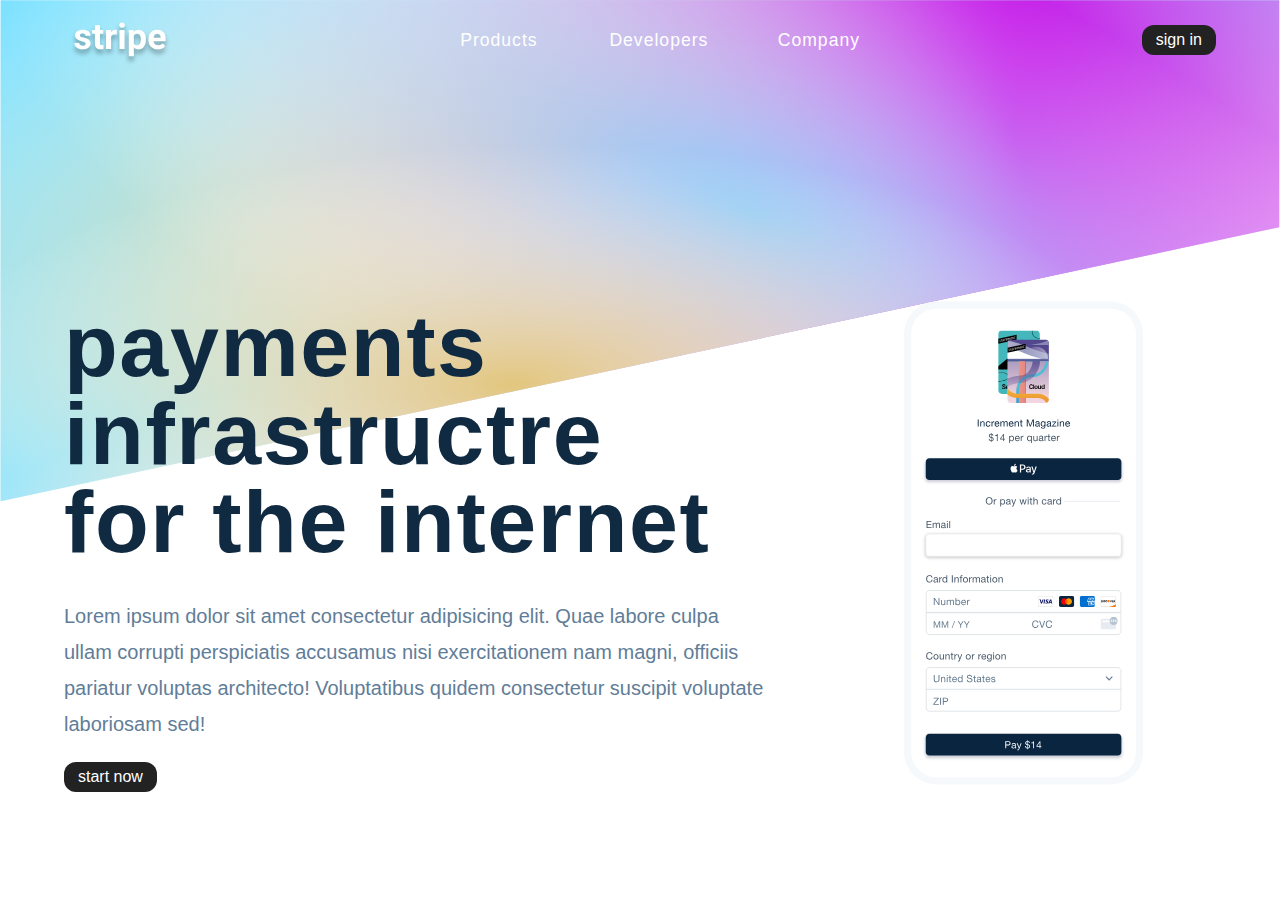
==== index.html @ 9e6da38a "submenu setup" ====
<!DOCTYPE html>
<html lang="en">
  <head>
    <meta charset="UTF-8" />
    <meta name="viewport" content="width=device-width, initial-scale=1.0" />
    <title>Stripe Setup</title>
    <!-- font-awesome -->
    <link
      rel="stylesheet"
      href="https://cdnjs.cloudflare.com/ajax/libs/font-awesome/5.14.0/css/all.min.css"
    />

    <!-- stylesheet -->
    <link rel="stylesheet" href="styles.css" />
  </head>
  <body>
    <!-- navbar -->
    <nav class="nav">
      <div class="nav-center">
        <div class="nav-header">
          <img src="./images/logo.svg" class="nav-logo" alt="logo" />
          <button class="btn toggle-btn">
            <i class="fas fa-bars"></i>
          </button>
        </div>
        <ul class="nav-links">
          <li>
            <button class="link-btn">products</button>
          </li>
          <li>
            <button class="link-btn">developers</button>
          </li>
          <li>
            <button class="link-btn">company</button>
          </li>
        </ul>
        <button class="btn signing-btn">sign in</button>
      </div>
    </nav>
    <!-- hero -->
    <section class="hero">
      <div class="hero-center">
        <article class="hero-info">
          <h1>payments infrastructre <br />for the internet</h1>
          <p>
            Lorem ipsum dolor sit amet consectetur adipisicing elit. Quae labore
            culpa ullam corrupti perspiciatis accusamus nisi exercitationem nam
            magni, officiis pariatur voluptas architecto! Voluptatibus quidem
            consectetur suscipit voluptate laboriosam sed!
          </p>
          <button class="btn">start now</button>
        </article>
        <article class="hero-images">
          <img src="./images/phone.svg" class="phone-img" alt="phone" />
        </article>
      </div>
    </section>
    <!-- sidebar -->
    <div class="sidebar-wrapper">
      <aside class="sidebar">
        <button class="close-btn">
          <i class="fas fa-times"></i>
        </button>
        <div class="sidebar-links"></div>
      </aside>
    </div>
    <!-- links -->
    <aside class="submenu"></aside>
    <script type="module" src="app.js"></script>
  </body>
</html>
---- styles.css ----
/*
=============== 
Variables
===============
*/

:root {
  /* dark shades of primary color*/
  --clr-primary-1: hsl(205, 86%, 17%);
  --clr-primary-2: hsl(205, 77%, 27%);
  --clr-primary-3: hsl(205, 72%, 37%);
  --clr-primary-4: hsl(205, 63%, 48%);
  /* primary/main color */
  --clr-primary-5: hsl(205, 78%, 60%);
  /* lighter shades of primary color */
  --clr-primary-6: hsl(205, 89%, 70%);
  --clr-primary-7: hsl(205, 90%, 76%);
  --clr-primary-8: hsl(205, 86%, 81%);
  --clr-primary-9: hsl(205, 90%, 88%);
  --clr-primary-10: hsl(205, 100%, 96%);
  /* darkest grey - used for headings */
  --clr-grey-1: hsl(209, 61%, 16%);
  --clr-grey-2: hsl(211, 39%, 23%);
  --clr-grey-3: hsl(209, 34%, 30%);
  --clr-grey-4: hsl(209, 28%, 39%);
  /* grey used for paragraphs */
  --clr-grey-5: hsl(210, 22%, 49%);
  --clr-grey-6: hsl(209, 23%, 60%);
  --clr-grey-7: hsl(211, 27%, 70%);
  --clr-grey-8: hsl(210, 31%, 80%);
  --clr-grey-9: hsl(212, 33%, 89%);
  --clr-grey-10: hsl(210, 36%, 96%);
  --clr-white: #fff;
  --clr-red-dark: hsl(360, 67%, 44%);
  --clr-red-light: hsl(360, 71%, 66%);
  --clr-green-dark: hsl(125, 67%, 44%);
  --clr-green-light: hsl(125, 71%, 66%);
  --clr-black: #222;

  --transition: all 0.3s linear;
  --spacing: 0.1rem;
  --radius: 0.75rem;
  --light-shadow: 0 5px 15px rgba(0, 0, 0, 0.1);
  --dark-shadow: 0 5px 15px rgba(0, 0, 0, 0.2);
  --max-width: 1170px;
  --fixed-width: 620px;
}
/*
=============== 
Global Styles
===============
*/

*,
::after,
::before {
  margin: 0;
  padding: 0;
  box-sizing: border-box;
}
body {
  font-family: -apple-system, BlinkMacSystemFont, 'Segoe UI', Roboto, Oxygen,
    Ubuntu, Cantarell, 'Open Sans', 'Helvetica Neue', sans-serif;
  background: var(--clr-white);
  color: var(--clr-grey-1);
  line-height: 1.5;
  font-size: 0.875rem;
}
ul {
  list-style-type: none;
}
a {
  text-decoration: none;
}
h1,
h2,
h3,
h4 {
  letter-spacing: var(--spacing);
  text-transform: capitalize;
  line-height: 1.25;
  margin-bottom: 0.75rem;
}
h1 {
  font-size: 2.75rem;
}
h2 {
  font-size: 2rem;
}
h3 {
  font-size: 1.25rem;
}
h4 {
  font-size: 0.875rem;
}
p {
  margin-bottom: 1.25rem;
  color: var(--clr-grey-5);
}
@media screen and (min-width: 800px) {
  h1 {
    font-size: 4rem;
  }
  h2 {
    font-size: 2.5rem;
  }
  h3 {
    font-size: 1.75rem;
  }
  h4 {
    font-size: 1rem;
  }
  body {
    font-size: 1rem;
  }
  h1,
  h2,
  h3,
  h4 {
    line-height: 1;
  }
}

/*
=============== 
Stripe Styles
===============
*/
.nav {
  height: 5rem;
  display: flex;
  align-items: center;
  justify-content: center;
  background: transparent;
  position: relative;
  z-index: 1;
}
.nav-center {
  width: 90vw;
  max-width: var(--max-width);
}
.nav-header {
  display: flex;
  justify-content: space-between;
  align-items: center;
}
.btn {
  font-size: 1rem;
  padding: 0.25rem 0.75rem;
  border-radius: var(--radius);
  border-color: transparent;
  color: white;
  background: var(--clr-black);
  cursor: pointer;
  transition: var(--transition);
}
.btn:hover {
  background: var(--clr-grey-5);
}
.nav-links {
  display: none;
}
.signin-btn {
  display: none;
}
.hero::before {
  content: '';
  position: absolute;
  width: 100%;
  height: 65%;
  top: 0;
  left: 0;
  background: url(./images/hero.svg);
  background-size: cover;
  background-repeat: no-repeat;
  z-index: -1;
}
.hero {
  position: relative;
  min-height: 100vh;
  margin-top: -5rem;
  display: grid;
  grid-template-columns: 1fr;
  justify-items: center;
}
.hero-center {
  width: 90vw;
  max-width: var(--max-width);
  display: grid;
  align-items: center;
}

.hero-info h1 {
  text-transform: none;
  max-width: 500px;
  margin-bottom: 2rem;
}
.hero-info p {
  max-width: 35em;
  line-height: 1.8;
}
.hero-images {
  display: none;
}

/* nav media query */
@media screen and (min-width: 800px) {
  .nav-center {
    display: grid;
    grid-template-columns: auto 1fr auto;
    align-items: center;
  }
  .toggle-btn {
    display: none;
  }
  .signin-btn {
    display: inline-block;
  }
  .nav-links {
    display: block;
    justify-self: center;
    display: grid;
    grid-template-columns: 1fr 1fr 1fr;
    text-align: center;
    height: 100%;
    display: grid;
    align-items: center;
  }
  .nav-links li {
    height: 100%;
  }
  .link-btn {
    height: 100%;
    background: transparent;
    border-color: transparent;
    font-size: 1.1rem;
    color: white;
    text-transform: capitalize;
    letter-spacing: 1px;
    width: 10rem;
  }
}

/* hero media query */
@media screen and (min-width: 800px) {
  .hero::before {
    background-size: contain;
    height: 100%;
  }
  .hero-center {
    grid-template-columns: 2fr 1fr;
  }

  .hero-info h1 {
    font-size: 3rem;
  }
  .hero-info p {
    font-size: 1.25rem;
  }
  .hero-images {
    display: block;
    justify-self: center;
  }
  .phone-img {
    width: 12rem;
  }
}

@media screen and (min-width: 1200px) {
  .hero-center {
    grid-template-columns: 2fr 1fr;
    align-items: end;
    padding-bottom: 12vh;
  }
  .hero-info h1 {
    max-width: 100%;
    font-size: 5.5rem;
  }
  .hero-images {
    align-self: end;
  }
  .phone-img {
    width: 15rem;
  }
}
@media screen and (min-width: 1400px) {
  .hero-center {
    padding-bottom: 20vh;
  }
  .phone-img {
    width: 17rem;
  }
}

/* sidebar */
.sidebar-wrapper {
  position: fixed;
  top: 0;
  left: 0;
  width: 100%;
  height: 100%;
  display: grid;
  place-items: center;
  visibility: hidden;
  z-index: -999;
  transition: var(--transition);
  transform: scale(0);
  background: rgba(0, 0, 0, 0.5);
}
.sidebar-wrapper.show {
  visibility: visible;
  z-index: 2;
  transform: scale(1);
}
.sidebar {
  width: 90vw;
  height: 95vh;
  max-width: var(--fixed-width);
  background: var(--clr-white);
  border-radius: var(--radius);
  box-shadow: var(--dark-shadow);
  position: relative;
  padding: 4rem 2rem;
}
.close-btn {
  font-size: 2rem;
  background: transparent;
  border-color: transparent;
  color: var(--clr-grey-5);
  position: absolute;
  top: 1rem;
  right: 1rem;
  cursor: pointer;
}
.sidebar article {
  margin-bottom: 2rem;
}
.sidebar-sublinks {
  display: grid;
  grid-template-columns: 1fr 1fr;
  row-gap: 0.25rem;
}
.sidebar-sublinks a {
  display: block;
  color: var(--clr-grey-1);
  text-transform: capitalize;
}
.sidebar-sublinks i {
  color: var(--clr-grey-5);
  margin-right: 1rem;
}

@media screen and (min-width: 800px) {
  .sidebar-wrapper {
    display: none;
  }
}

/* links */
.submenu {
  background: var(--clr-white);
  box-shadow: var(--dark-shadow);
  position: absolute;
  top: 4rem;
  left: 50%;
  transform: translateX(-50%);
  z-index: 3;
  display: none;
  padding: 2rem;
  border-radius: var(--radius);
}
.submenu::before {
  content: '';
  display: block;
  width: 0;
  height: 0;
  border-left: 5px solid transparent;
  border-right: 5px solid transparent;
  border-bottom: 5px solid var(--clr-white);
  position: absolute;
  top: -5px;
  left: 50%;
  transform: translateX(-50%);
}

.submenu.show {
  display: block;
}

.submenu-center {
  display: grid;
  gap: 0.25rem 2rem;
}
.col-2 {
  grid-template-columns: repeat(2, 1fr);
}
.col-3 {
  grid-template-columns: repeat(3, 1fr);
}
.col-4 {
  grid-template-columns: repeat(4, 1fr);
}
.submenu h4 {
  margin-bottom: 1.5rem;
}
.submenu-center a {
  width: 10rem;
  display: block;
  color: var(--clr-grey-1);
  text-transform: capitalize;
}
.submenu-center i {
  color: var(--clr-grey-5);
  margin-right: 1rem;
}
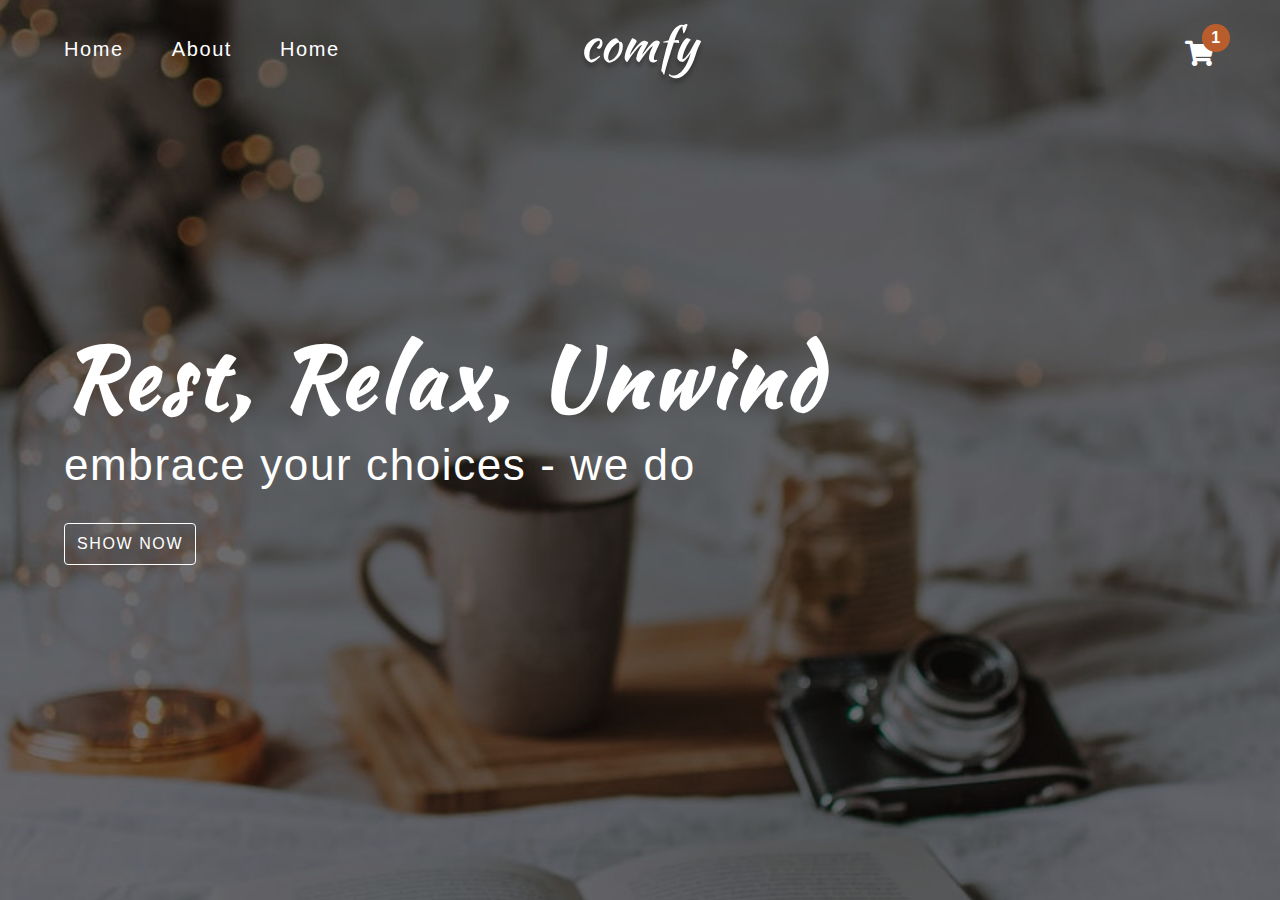
==== commit 4417e1ac: "comfy store html by johnsmilga" ====
--- a/index.html
+++ b/index.html
@@ -3,69 +3,56 @@
   <head>
     <meta charset="UTF-8" />
     <meta name="viewport" content="width=device-width, initial-scale=1.0" />
-    <title>Stripe Setup</title>
     <!-- font-awesome -->
     <link
       rel="stylesheet"
       href="https://cdnjs.cloudflare.com/ajax/libs/font-awesome/5.14.0/css/all.min.css"
     />
 
-    <!-- stylesheet -->
+    <!-- styles css -->
     <link rel="stylesheet" href="styles.css" />
+    <title>Home | Comfy</title>
   </head>
   <body>
     <!-- navbar -->
-    <nav class="nav">
+    <nav class="navbar">
       <div class="nav-center">
-        <div class="nav-header">
-          <img src="./images/logo.svg" class="nav-logo" alt="logo" />
-          <button class="btn toggle-btn">
+        <!-- links -->
+        <div>
+          <button class="toggle-nav">
             <i class="fas fa-bars"></i>
           </button>
+          <ul class="nav-links">
+            <li>
+              <a href="index.html" class="nav-link">Home</a>
+            </li>
+            <li>
+              <a href="about.html" class="nav-link">about</a>
+            </li>
+            <li>
+              <a href="index.html" class="nav-link">Home</a>
+            </li>
+          </ul>
         </div>
-        <ul class="nav-links">
-          <li>
-            <button class="link-btn">products</button>
-          </li>
-          <li>
-            <button class="link-btn">developers</button>
-          </li>
-          <li>
-            <button class="link-btn">company</button>
-          </li>
-        </ul>
-        <button class="btn signing-btn">sign in</button>
+        <!-- logo -->
+        <img src="./images/logo-white.svg" class="nav-logo" alt="logo" />
+        <!-- cart icon -->
+        <div class="toggle-container">
+          <button class="toggle-cart">
+            <i class="fas fa-shopping-cart"></i>
+          </button>
+          <span class="cart-item-count">1</span>
+        </div>
       </div>
     </nav>
     <!-- hero -->
     <section class="hero">
-      <div class="hero-center">
-        <article class="hero-info">
-          <h1>payments infrastructre <br />for the internet</h1>
-          <p>
-            Lorem ipsum dolor sit amet consectetur adipisicing elit. Quae labore
-            culpa ullam corrupti perspiciatis accusamus nisi exercitationem nam
-            magni, officiis pariatur voluptas architecto! Voluptatibus quidem
-            consectetur suscipit voluptate laboriosam sed!
-          </p>
-          <button class="btn">start now</button>
-        </article>
-        <article class="hero-images">
-          <img src="./images/phone.svg" class="phone-img" alt="phone" />
-        </article>
+      <div class="hero-container">
+        <h1 class="text-slanted">rest, relax, unwind</h1>
+        <h3>embrace your choices - we do</h3>
+        <a href="products.html" class="hero-btn">show now</a>
       </div>
     </section>
-    <!-- sidebar -->
-    <div class="sidebar-wrapper">
-      <aside class="sidebar">
-        <button class="close-btn">
-          <i class="fas fa-times"></i>
-        </button>
-        <div class="sidebar-links"></div>
-      </aside>
-    </div>
-    <!-- links -->
-    <aside class="submenu"></aside>
-    <script type="module" src="app.js"></script>
+    <script type="module" src="index.js"></script>
   </body>
 </html>
--- a/styles.css
+++ b/styles.css
@@ -1,3 +1,4 @@
+@import url('https://fonts.googleapis.com/css2?family=Kaushan+Script&display=swap');
 /*
 =============== 
 Variables
@@ -6,20 +7,20 @@
 
 :root {
   /* dark shades of primary color*/
-  --clr-primary-1: hsl(205, 86%, 17%);
-  --clr-primary-2: hsl(205, 77%, 27%);
-  --clr-primary-3: hsl(205, 72%, 37%);
-  --clr-primary-4: hsl(205, 63%, 48%);
+  --clr-primary-1: hsl(21, 91%, 17%);
+  --clr-primary-2: hsl(21, 84%, 25%);
+  --clr-primary-3: hsl(21, 81%, 29%);
+  --clr-primary-4: hsl(21, 77%, 34%);
   /* primary/main color */
-  --clr-primary-5: hsl(205, 78%, 60%);
+  --clr-primary-5: hsl(21, 62%, 45%);
   /* lighter shades of primary color */
-  --clr-primary-6: hsl(205, 89%, 70%);
-  --clr-primary-7: hsl(205, 90%, 76%);
-  --clr-primary-8: hsl(205, 86%, 81%);
-  --clr-primary-9: hsl(205, 90%, 88%);
-  --clr-primary-10: hsl(205, 100%, 96%);
+  --clr-primary-6: hsl(21, 57%, 50%);
+  --clr-primary-7: hsl(21, 65%, 59%);
+  --clr-primary-8: hsl(21, 80%, 74%);
+  --clr-primary-9: hsl(21, 94%, 87%);
+  --clr-primary-10: hsl(21, 100%, 94%);
   /* darkest grey - used for headings */
-  --clr-grey-1: hsl(209, 61%, 16%);
+  --clr-grey-1: #102a42;
   --clr-grey-2: hsl(211, 39%, 23%);
   --clr-grey-3: hsl(209, 34%, 30%);
   --clr-grey-4: hsl(209, 28%, 39%);
@@ -39,7 +40,7 @@
 
   --transition: all 0.3s linear;
   --spacing: 0.1rem;
-  --radius: 0.75rem;
+  --radius: 0.25rem;
   --light-shadow: 0 5px 15px rgba(0, 0, 0, 0.1);
   --dark-shadow: 0 5px 15px rgba(0, 0, 0, 0.2);
   --max-width: 1170px;
@@ -80,9 +81,10 @@
   text-transform: capitalize;
   line-height: 1.25;
   margin-bottom: 0.75rem;
+  font-weight: 400;
 }
 h1 {
-  font-size: 2.75rem;
+  font-size: 3rem;
 }
 h2 {
   font-size: 2rem;
@@ -120,197 +122,247 @@
     line-height: 1;
   }
 }
-
-/*
-=============== 
-Stripe Styles
-===============
-*/
-.nav {
-  height: 5rem;
-  display: flex;
-  align-items: center;
-  justify-content: center;
-  background: transparent;
-  position: relative;
-  z-index: 1;
-}
-.nav-center {
+.img {
+  width: 100%;
+  display: block;
+}
+.text-slanted {
+  font-family: 'Kaushan Script', cursive;
+}
+.section-center {
   width: 90vw;
   max-width: var(--max-width);
-}
-.nav-header {
-  display: flex;
-  justify-content: space-between;
-  align-items: center;
+  margin: 0 auto;
+}
+.section {
+  padding: 5rem 0;
 }
 .btn {
-  font-size: 1rem;
-  padding: 0.25rem 0.75rem;
+  background: var(--clr-primary-5);
+  color: var(--clr-white);
   border-radius: var(--radius);
-  border-color: transparent;
-  color: white;
-  background: var(--clr-black);
-  cursor: pointer;
-  transition: var(--transition);
+  padding: 0.375rem 0.75rem;
+  text-transform: uppercase;
+  letter-spacing: var(--spacing);
+  display: inline-block;
+  transition: var(--transition);
+  border-color: transparent;
+  cursor: pointer;
 }
 .btn:hover {
-  background: var(--clr-grey-5);
-}
-.nav-links {
-  display: none;
-}
-.signin-btn {
-  display: none;
-}
-.hero::before {
-  content: '';
+  background: var(--clr-primary-7);
+  color: var(--clr-black);
+}
+.section-loading {
+  text-align: center;
   position: absolute;
-  width: 100%;
-  height: 65%;
-  top: 0;
-  left: 0;
-  background: url(./images/hero.svg);
-  background-size: cover;
-  background-repeat: no-repeat;
-  z-index: -1;
-}
-.hero {
-  position: relative;
-  min-height: 100vh;
-  margin-top: -5rem;
-  display: grid;
-  grid-template-columns: 1fr;
-  justify-items: center;
-}
-.hero-center {
-  width: 90vw;
-  max-width: var(--max-width);
-  display: grid;
-  align-items: center;
-}
-
-.hero-info h1 {
-  text-transform: none;
-  max-width: 500px;
-  margin-bottom: 2rem;
-}
-.hero-info p {
-  max-width: 35em;
-  line-height: 1.8;
-}
-.hero-images {
-  display: none;
-}
-
-/* nav media query */
-@media screen and (min-width: 800px) {
-  .nav-center {
-    display: grid;
-    grid-template-columns: auto 1fr auto;
-    align-items: center;
-  }
-  .toggle-btn {
-    display: none;
-  }
-  .signin-btn {
-    display: inline-block;
-  }
-  .nav-links {
-    display: block;
-    justify-self: center;
-    display: grid;
-    grid-template-columns: 1fr 1fr 1fr;
-    text-align: center;
-    height: 100%;
-    display: grid;
-    align-items: center;
-  }
-  .nav-links li {
-    height: 100%;
-  }
-  .link-btn {
-    height: 100%;
-    background: transparent;
-    border-color: transparent;
-    font-size: 1.1rem;
-    color: white;
-    text-transform: capitalize;
-    letter-spacing: 1px;
-    width: 10rem;
-  }
-}
-
-/* hero media query */
-@media screen and (min-width: 800px) {
-  .hero::before {
-    background-size: contain;
-    height: 100%;
-  }
-  .hero-center {
-    grid-template-columns: 2fr 1fr;
-  }
-
-  .hero-info h1 {
-    font-size: 3rem;
-  }
-  .hero-info p {
-    font-size: 1.25rem;
-  }
-  .hero-images {
-    display: block;
-    justify-self: center;
-  }
-  .phone-img {
-    width: 12rem;
-  }
-}
-
-@media screen and (min-width: 1200px) {
-  .hero-center {
-    grid-template-columns: 2fr 1fr;
-    align-items: end;
-    padding-bottom: 12vh;
-  }
-  .hero-info h1 {
-    max-width: 100%;
-    font-size: 5.5rem;
-  }
-  .hero-images {
-    align-self: end;
-  }
-  .phone-img {
-    width: 15rem;
-  }
-}
-@media screen and (min-width: 1400px) {
-  .hero-center {
-    padding-bottom: 20vh;
-  }
-  .phone-img {
-    width: 17rem;
-  }
-}
-
-/* sidebar */
-.sidebar-wrapper {
+  top: 2rem;
+  left: 50%;
+  transform: translate(-50%, -50%);
+  text-align: center;
+}
+.page-loading {
   position: fixed;
   top: 0;
   left: 0;
   width: 100%;
   height: 100%;
+  background: var(--clr-grey-10);
+  display: flex;
+  align-items: center;
+  justify-content: center;
+}
+/*
+=============== 
+Navbar
+===============
+*/
+
+.navbar {
+  height: 6rem;
+  background: transparent;
+  display: flex;
+  align-items: center;
+  justify-content: center;
+}
+
+.nav-center {
+  width: 90vw;
+  max-width: var(--max-width);
+  display: flex;
+  justify-content: space-between;
+  align-items: center;
+}
+.nav-links {
+  display: none;
+}
+.toggle-nav {
+  background: var(--clr-primary-5);
+  border-color: transparent;
+  color: var(--clr-white);
+  width: 3.75rem;
+  height: 2.25rem;
+  display: flex;
+  align-items: center;
+  justify-content: center;
+  font-size: 1.5rem;
+  border-radius: 2rem;
+  cursor: pointer;
+  transition: var(--transition);
+}
+.toggle-nav:hover {
+  background: var(--clr-primary-3);
+}
+.toggle-container {
+  position: relative;
+  margin-top: 0.75rem;
+}
+.toggle-cart {
+  background: transparent;
+  border-color: transparent;
+  font-size: 1.6rem;
+  color: var(--clr-white);
+  cursor: pointer;
+}
+.cart-item-count {
+  position: absolute;
+  top: -0.85rem;
+  right: -0.85rem;
+  background: var(--clr-primary-5);
+  width: 1.75rem;
+  height: 1.75rem;
   display: grid;
   place-items: center;
-  visibility: hidden;
-  z-index: -999;
-  transition: var(--transition);
-  transform: scale(0);
+  border-radius: 50%;
+  color: var(--clr-white);
+  font-weight: bold;
+  font-size: 1rem;
+}
+@media screen and (min-width: 800px) {
+  .nav-center {
+    position: relative;
+  }
+  .nav-logo {
+    position: absolute;
+    top: 50%;
+    left: 65%;
+    transform: translate(-50%, -50%);
+  }
+  .toggle-nav {
+    display: none;
+  }
+  .nav-links {
+    display: flex;
+    font-size: 1.5rem;
+    text-transform: capitalize;
+  }
+  .nav-link {
+    color: var(--clr-white);
+    margin-right: 3rem;
+    letter-spacing: var(--spacing);
+    transition: var(--transition);
+    font-size: 1.25rem;
+  }
+  .nav-link:hover {
+    color: var(--clr-primary-5);
+  }
+}
+@media screen and (min-width: 992px) {
+  .nav-logo {
+    left: 50%;
+  }
+}
+/* page navbar */
+.page .nav-link {
+  color: var(--clr-grey-1);
+}
+.page .nav-link:hover {
+  color: var(--clr-primary-5);
+}
+.page .toggle-cart {
+  color: var(--clr-grey-1);
+}
+/*
+=============== 
+Hero
+===============
+*/
+.hero {
+  min-height: 100vh;
+  margin-top: -6rem;
+  background: linear-gradient(rgba(0, 0, 0, 0.5), rgba(0, 0, 0, 0.5)),
+    url(./images/main-bcg.jpeg) center/cover;
+  display: grid;
+  place-items: center;
+  color: var(--clr-white);
+}
+.hero-container {
+  width: 90vw;
+  max-width: var(--max-width);
+}
+.hero h1 {
+  font-weight: 700;
+}
+.hero h3 {
+  text-transform: none;
+  font-size: 1.5rem;
+}
+.hero-btn {
+  color: var(--clr-white);
+  background: transparent;
+  border: 1px solid var(--clr-white);
+  padding: 0.5rem 0.75rem;
+  display: inline-block;
+  margin-top: 0.75rem;
+  text-transform: uppercase;
+  letter-spacing: var(--spacing);
+  border-radius: var(--radius);
+  transition: var(--transition);
+}
+.hero-btn:hover {
+  background: var(--clr-white);
+  color: var(--clr-primary-5);
+}
+
+@media screen and (min-width: 800px) {
+  .hero h3 {
+    font-size: 1.5rem;
+    margin: 1rem 0;
+  }
+}
+
+@media screen and (min-width: 992px) {
+  .hero h1 {
+    font-size: 5.25rem;
+    letter-spacing: 5px;
+  }
+  .hero h3 {
+    font-size: 2.75rem;
+    margin: 1.5rem 0;
+  }
+}
+
+/*
+=============== 
+Sidebar
+===============
+*/
+.sidebar-overlay {
+  position: fixed;
+  top: 0;
+  left: 0;
+  width: 100%;
+  height: 100%;
+  display: grid;
+  place-items: center;
+  z-index: -1;
+  transition: var(--transition);
+  opacity: 0;
   background: rgba(0, 0, 0, 0.5);
 }
-.sidebar-wrapper.show {
-  visibility: visible;
-  z-index: 2;
-  transform: scale(1);
+.sidebar-overlay.show {
+  opacity: 1;
+  z-index: 100;
 }
 .sidebar {
   width: 90vw;
@@ -320,9 +372,13 @@
   border-radius: var(--radius);
   box-shadow: var(--dark-shadow);
   position: relative;
-  padding: 4rem 2rem;
-}
-.close-btn {
+  padding: 4rem;
+  transform: scale(0);
+}
+.show .sidebar {
+  transform: scale(1);
+}
+.sidebar-close {
   font-size: 2rem;
   background: transparent;
   border-color: transparent;
@@ -332,84 +388,390 @@
   right: 1rem;
   cursor: pointer;
 }
-.sidebar article {
-  margin-bottom: 2rem;
-}
-.sidebar-sublinks {
-  display: grid;
-  grid-template-columns: 1fr 1fr;
-  row-gap: 0.25rem;
-}
-.sidebar-sublinks a {
-  display: block;
+.sidebar-link {
+  font-size: 1.5rem;
+  text-transform: capitalize;
   color: var(--clr-grey-1);
-  text-transform: capitalize;
-}
-.sidebar-sublinks i {
+}
+.sidebar-link i {
   color: var(--clr-grey-5);
   margin-right: 1rem;
-}
-
+  margin-bottom: 1rem;
+}
 @media screen and (min-width: 800px) {
-  .sidebar-wrapper {
+  .sidebar-overlay {
     display: none;
   }
 }
-
-/* links */
-.submenu {
-  background: var(--clr-white);
-  box-shadow: var(--dark-shadow);
+/*
+=============== 
+Cart
+===============
+*/
+.cart-overlay {
+  position: fixed;
+  top: 0;
+  left: 0;
+  width: 100%;
+  height: 100%;
+  background: rgba(0, 0, 0, 0.5);
+  transition: var(--transition);
+  opacity: 0;
+  z-index: -1;
+}
+.cart-overlay.show {
+  opacity: 1;
+  z-index: 100;
+}
+.cart {
+  position: fixed;
+  top: 0;
+  right: 0;
+  width: 100%;
+  height: 100%;
+  max-width: 400px;
+  background: var(--clr-grey-10);
+  padding: 3rem 1rem 0 1rem;
+  display: grid;
+  grid-template-rows: auto 1fr auto;
+  transition: var(--transition);
+  transform: translateX(100%);
+  overflow: scroll;
+}
+.show .cart {
+  transform: translateX(0);
+}
+.cart-close {
+  font-size: 2rem;
+  background: transparent;
+  border-color: transparent;
+  color: var(--clr-grey-5);
   position: absolute;
-  top: 4rem;
+  top: 0.5rem;
+  left: 1rem;
+  cursor: pointer;
+}
+.cart header {
+  text-align: center;
+}
+.cart header h3 {
+  font-weight: 500;
+}
+.cart-total {
+  text-align: center;
+  margin-bottom: 2rem;
+  font-weight: 500;
+}
+.cart-checkout {
+  display: block;
+  width: 75%;
+  margin: 0 auto;
+  margin-bottom: 3rem;
+}
+/* cart item */
+.cart-item {
+  margin: 1rem 0;
+  display: grid;
+  grid-template-columns: auto 1fr auto;
+
+  column-gap: 1.5rem;
+  align-items: center;
+}
+.cart-item-img {
+  width: 75px;
+  height: 50px;
+  object-fit: cover;
+  border-radius: var(--radius);
+}
+.cart-item-name {
+  margin-bottom: 0.15rem;
+}
+.cart-item-price {
+  margin-bottom: 0;
+  font-size: 0.75rem;
+  color: var(--clr-grey-3);
+}
+.cart-item-remove-btn {
+  background: transparent;
+  border-color: transparent;
+  color: var(--clr-grey-5);
+  letter-spacing: var(--spacing);
+  cursor: pointer;
+}
+.cart-item-amount {
+  margin-bottom: 0;
+  text-align: center;
+  color: var(--clr-grey-3);
+  line-height: 1;
+}
+.cart-item-increase-btn,
+.cart-item-decrease-btn {
+  background: transparent;
+  border-color: transparent;
+  color: var(--clr-primary-5);
+  cursor: pointer;
+  font-size: 0.85rem;
+  padding: 0.25rem;
+}
+/*
+=============== 
+Title
+===============
+*/
+
+.title h2 {
+  display: flex;
+  justify-content: center;
+  align-items: center;
+  font-weight: 500;
+}
+.title span {
+  color: var(--clr-primary-5);
+  font-size: 0.85em;
+  margin-right: 1rem;
+}
+/*
+=============== 
+product
+===============
+*/
+.product-img {
+  height: 15rem;
+  object-fit: cover;
+  border-radius: var(--radius);
+}
+.product-container {
+  position: relative;
+}
+.product-icons {
+  position: absolute;
+  top: 50%;
   left: 50%;
-  transform: translateX(-50%);
-  z-index: 3;
-  display: none;
-  padding: 2rem;
+  transform: translate(-50%, -50%);
+  opacity: 0;
+  display: flex;
+  transition: var(--transition);
+}
+.product-icon {
+  width: 2.25rem;
+  height: 2.25rem;
+  background: var(--clr-primary-5);
+  color: var(--clr-white);
+  display: grid;
+  place-items: center;
+  border-radius: 50%;
+  transition: var(--transition);
+  cursor: pointer;
+  font-size: 1rem;
+  border-color: transparent;
+  margin: 0 0.5rem;
+}
+.product-icon:hover {
+  background: var(--clr-primary-7);
+}
+.product-container:hover .product-icons {
+  opacity: 1;
+}
+.product footer {
+  padding: 0.75rem 0;
+  text-align: center;
+}
+.product-name {
+  margin-bottom: 0.25rem;
+  text-transform: capitalize;
+  letter-spacing: var(--spacing);
+}
+.product-price {
+  margin-bottom: 0;
+  color: var(--clr-grey-3);
+  font-weight: 700;
+}
+
+.featured-center {
+  margin: 3rem auto 2rem auto;
+  display: grid;
+  gap: 1rem;
+  min-height: 6rem;
+  position: relative;
+}
+.featured .btn {
+  display: block;
+  width: 11rem;
+  margin: 0 auto;
+  text-align: center;
+}
+@media screen and (min-width: 992px) {
+  .featured-center {
+    display: grid;
+    grid-template-columns: 1fr 1fr;
+  }
+}
+@media screen and (min-width: 1200px) {
+  .featured-center {
+    display: grid;
+    grid-template-columns: 1fr 1fr 1fr;
+  }
+  .product .img {
+    height: 13rem;
+  }
+}
+/*
+=============== 
+About Page
+===============
+*/
+.about-text {
+  line-height: 2;
+  max-width: 45em;
+  margin: 0 auto;
+  margin-top: 2rem;
+}
+
+/*
+=============== 
+Products Page
+===============
+*/
+.products {
+  width: 90vw;
+  display: grid;
+  grid-gap: 1rem;
+  margin: 4rem auto;
+  max-width: var(--max-width);
+  position: relative;
+}
+.filters-container {
+  position: sticky;
+  top: 1rem;
+}
+.filters h4 {
+  font-weight: 500;
+  margin: 1.5rem 0 0.5rem;
+}
+
+.search-input {
+  padding: 0.5rem;
+  background: var(--clr-grey-10);
   border-radius: var(--radius);
-}
-.submenu::before {
-  content: '';
+  border-color: transparent;
+  letter-spacing: var(--spacing);
+}
+.search-input::placeholder {
+  text-transform: capitalize;
+}
+.company-btn {
   display: block;
-  width: 0;
-  height: 0;
-  border-left: 5px solid transparent;
-  border-right: 5px solid transparent;
-  border-bottom: 5px solid var(--clr-white);
+  margin: 0.25em 0;
+  padding: 0.25rem;
+  text-transform: capitalize;
+  background: transparent;
+  border-color: transparent;
+  letter-spacing: var(--spacing);
+  color: var(--clr-grey-5);
+  cursor: pointer;
+  transition: var(--transition);
+}
+.company-btn:hover {
+  color: var(--clr-grey-3);
+}
+.price-filter {
+  background: var(--clr-grey-5) !important;
+  color: var(--clr-grey-5);
+}
+@media screen and (min-width: 768px) {
+  .products {
+    grid-template-columns: 200px 1fr;
+  }
+  .categories {
+    position: sticky;
+    top: 1rem;
+  }
+}
+@media screen and (min-width: 992px) {
+  .products-container {
+    display: grid;
+    grid-template-columns: repeat(2, 1fr);
+    gap: 1rem;
+  }
+  .products-container .product-img {
+    height: 10rem;
+  }
+  .products-container .product-name {
+    font-size: 0.85rem;
+  }
+  .products-container .product-price {
+    font-size: 0.85rem;
+  }
+}
+@media screen and (min-width: 1170px) {
+  .products-container {
+    grid-template-columns: repeat(3, 1fr);
+  }
+}
+.filter-error {
   position: absolute;
-  top: -5px;
-  left: 50%;
-  transform: translateX(-50%);
-}
-
-.submenu.show {
-  display: block;
-}
-
-.submenu-center {
-  display: grid;
-  gap: 0.25rem 2rem;
-}
-.col-2 {
-  grid-template-columns: repeat(2, 1fr);
-}
-.col-3 {
-  grid-template-columns: repeat(3, 1fr);
-}
-.col-4 {
-  grid-template-columns: repeat(4, 1fr);
-}
-.submenu h4 {
-  margin-bottom: 1.5rem;
-}
-.submenu-center a {
-  width: 10rem;
-  display: block;
-  color: var(--clr-grey-1);
-  text-transform: capitalize;
-}
-.submenu-center i {
+  top: 5rem;
+  left: 0;
+  width: 100%;
+  text-align: center;
+  margin-top: 4rem;
+}
+/*
+=============== 
+Single Product Page
+===============
+*/
+.page-hero {
+  min-height: 20vh;
+  display: grid;
+  place-items: center;
+  background: var(--clr-grey-10);
   color: var(--clr-grey-5);
-  margin-right: 1rem;
-}
+}
+.page-hero-title {
+  font-weight: 500;
+}
+.single-product {
+  padding: 2rem 0;
+}
+.single-product-center {
+  margin: 2rem auto;
+  display: grid;
+  gap: 1rem 2rem;
+}
+.single-product-img {
+  height: 25rem;
+  border-radius: var(--radius);
+  object-fit: cover;
+}
+.single-product-company {
+  font-size: 1.2rem;
+  color: var(--clr-grey-8);
+  text-transform: uppercase;
+  letter-spacing: var(--spacing);
+  margin-bottom: 1.25rem;
+}
+.single-product-price {
+  color: var(--clr-grey-3);
+  font-size: 1.25rem;
+  font-weight: 500;
+}
+
+.product-color {
+  display: inline-block;
+  width: 1rem;
+  height: 1rem;
+  border-radius: 50%;
+  background: #222;
+  margin: 0.5rem 0.5rem 1.5rem 0;
+}
+
+.single-product-desc {
+  max-width: 25em;
+  line-height: 1.8;
+}
+@media screen and (min-width: 992px) {
+  .single-product-center {
+    grid-template-columns: 1fr 1fr;
+  }
+}
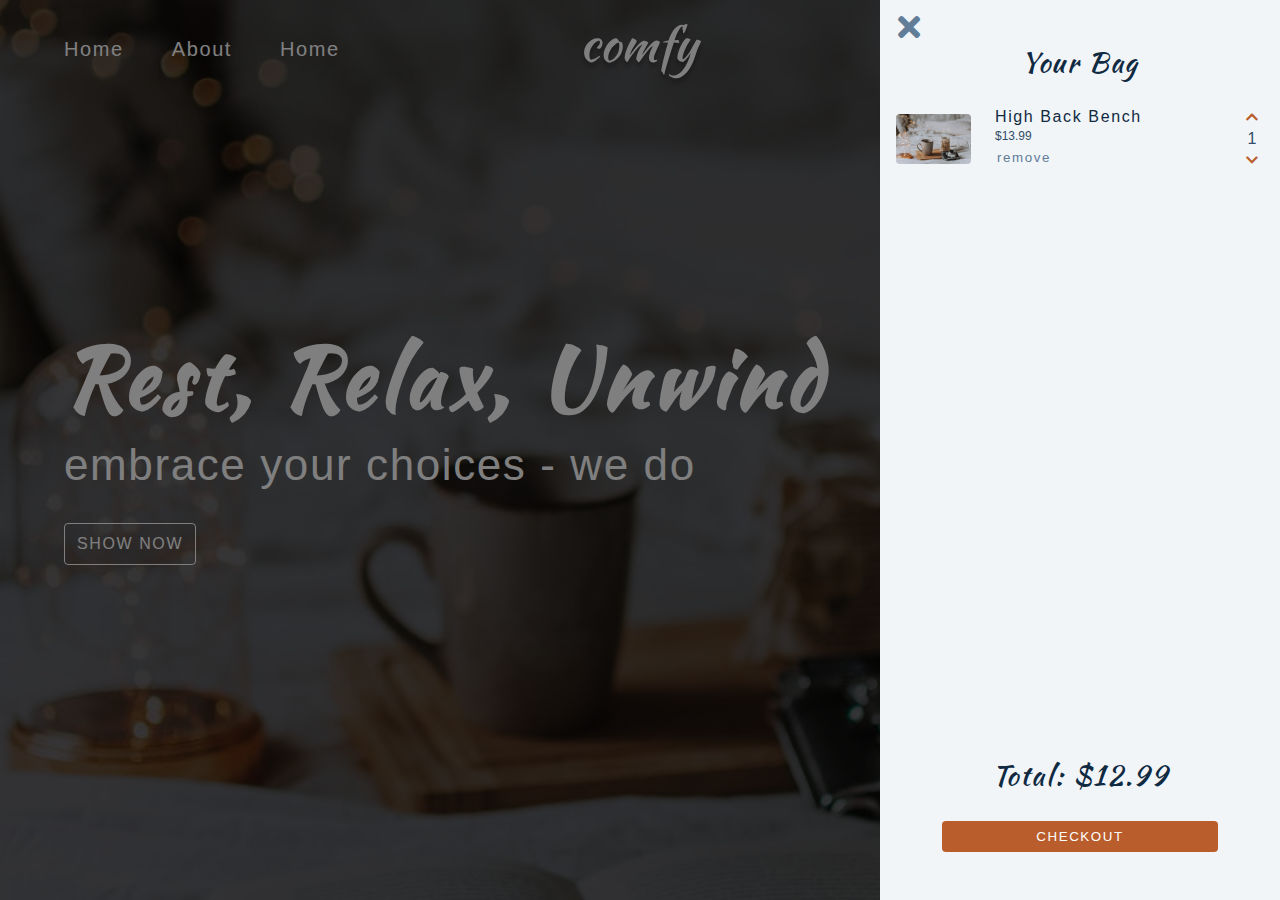
==== commit ff8c09a0: "cart html" ====
--- a/index.html
+++ b/index.html
@@ -53,6 +53,77 @@
         <a href="products.html" class="hero-btn">show now</a>
       </div>
     </section>
+    <!-- sidebar -->
+    <div class="sidebar-overlay">
+      <aside class="sidebar">
+        <!-- close -->
+        <button class="sidebar-close">
+          <i class="fas fa-times"></i>
+        </button>
+        <!-- links -->
+        <ul class="sidebar-links">
+          <li>
+            <a href="index.html" class="sidebar-link">
+              <i class="fas fa-home fa-fw"></i>home
+            </a>
+          </li>
+          <li>
+            <a href="products.html" class="sidebar-link">
+              <i class="fas fa-couch fa-fw"></i>products
+            </a>
+          </li>
+          <li>
+            <a href="about.html" class="sidebar-link">
+              <i class="fas fa-couch fa-fw"></i>about
+            </a>
+          </li>
+        </ul>
+      </aside>
+    </div>
+    <!-- cart -->
+    <div class="cart-overlay show">
+      <aside class="cart">
+        <button class="cart-close">
+          <i class="fas fa-times"></i>
+        </button>
+        <header>
+          <h3 class="text-slanted">your bag</h3>
+        </header>
+        <!-- cart items -->
+        <div class="cart-items">
+          <!-- single item -->
+          <article class="cart-item" data-id="">
+            <img
+              src="./images/main-bcg.jpeg"
+              class="cart-item-img"
+              alt="name"
+            />
+            <!-- item info -->
+            <div>
+              <h4 class="cart-item-name">high back bench</h4>
+              <p class="cart-item-price">$13.99</p>
+              <button class="cart-item-remove-btn">remove</button>
+            </div>
+            <!-- amount toggle -->
+            <div>
+              <button class="cart-item-increase-btn">
+                <i class="fas fa-chevron-up"></i>
+              </button>
+              <p class="cart-item-amount">1</p>
+              <button class="cart-item-decrease-btn">
+                <i class="fas fa-chevron-down"></i>
+              </button>
+            </div>
+          </article>
+          <!-- end of single item -->
+        </div>
+        <!-- footer -->
+        <footer>
+          <h3 class="cart-total text-slanted">total: $12.99</h3>
+          <button class="cart-checkout btn">checkout</button>
+        </footer>
+      </aside>
+    </div>
     <script type="module" src="index.js"></script>
   </body>
 </html>
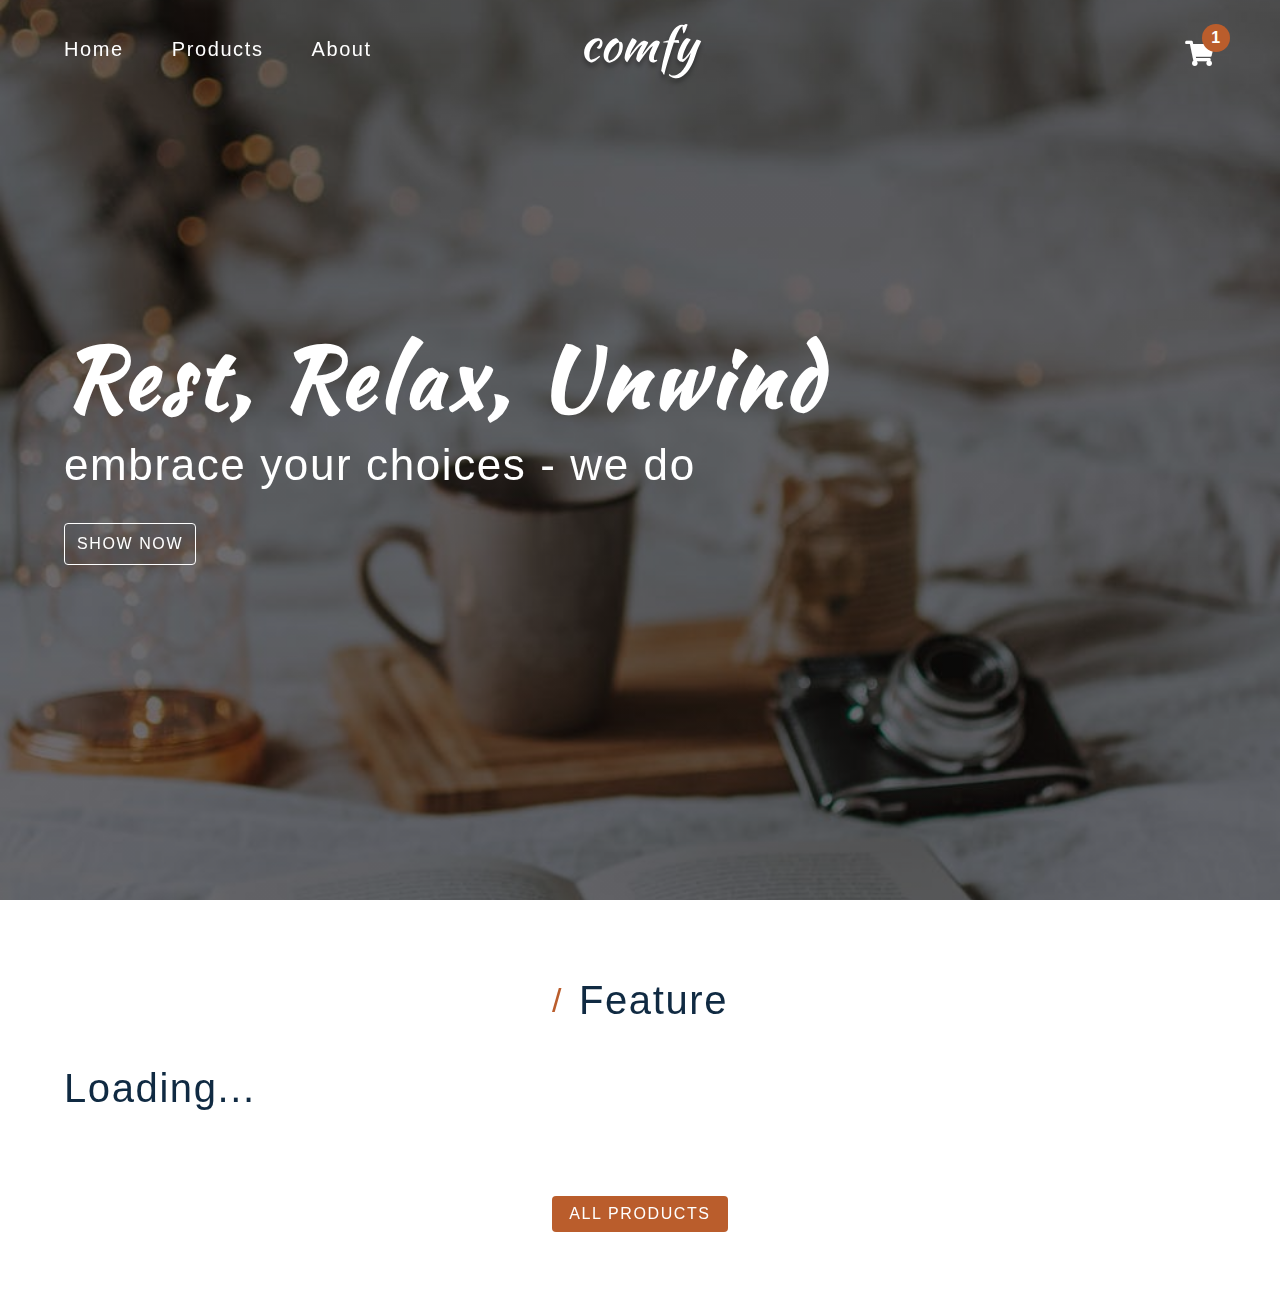
==== commit 41aefc82: "products" ====
--- a/index.html
+++ b/index.html
@@ -27,10 +27,10 @@
               <a href="index.html" class="nav-link">Home</a>
             </li>
             <li>
-              <a href="about.html" class="nav-link">about</a>
+              <a href="products.html" class="nav-link">products</a>
             </li>
             <li>
-              <a href="index.html" class="nav-link">Home</a>
+              <a href="about.html" class="nav-link">about</a>
             </li>
           </ul>
         </div>
@@ -81,7 +81,7 @@
       </aside>
     </div>
     <!-- cart -->
-    <div class="cart-overlay show">
+    <div class="cart-overlay">
       <aside class="cart">
         <button class="cart-close">
           <i class="fas fa-times"></i>
@@ -124,6 +124,36 @@
         </footer>
       </aside>
     </div>
+    <!-- featured products -->
+    <section class="section featured">
+      <div class="title">
+        <h2><span>/</span> feature</h2>
+      </div>
+      <div class="featured-center section-center">
+        <h2 class="section-loadig">loading...</h2>
+        <!-- single product -->
+        <!-- <article class="product">
+          <div class="product-container">
+            <img src="./images/main-bcg.jpeg" class="product-img img" alt="" />
+
+            <div class="product-icons">
+              <a href="product.html?id=1" class="product-icon">
+                <i class="fas fa-search"></i>
+              </a>
+              <button class="product-cart-btn product-icon" data-id="1">
+                <i class="fas fa-shopping-cart"></i>
+              </button>
+            </div>
+          </div>
+          <footer>
+            <p class="product-name">name</p>
+            <h4 class="product-price">$ 9.99</h4>
+          </footer>
+        </article> -->
+        <!-- end of single product -->
+      </div>
+      <a href="products.html" class="btn">all products</a>
+    </section>
     <script type="module" src="index.js"></script>
   </body>
 </html>
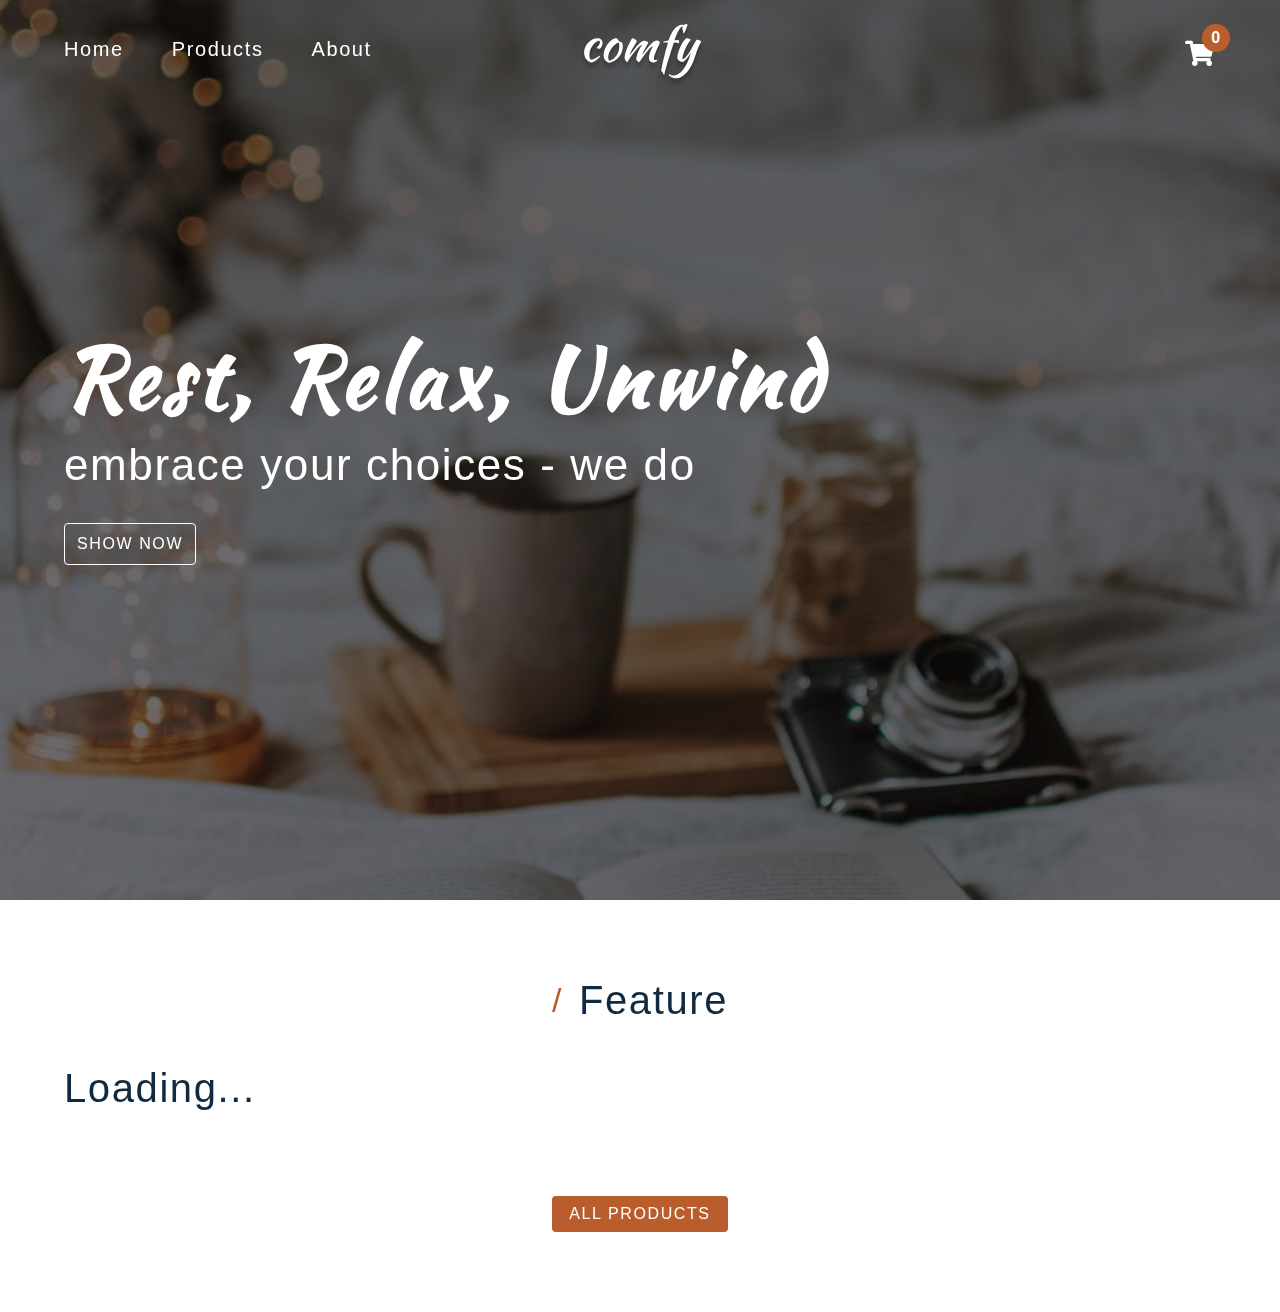
==== commit 4b6ff6ab: "complete" ====
--- a/index.html
+++ b/index.html
@@ -92,29 +92,7 @@
         <!-- cart items -->
         <div class="cart-items">
           <!-- single item -->
-          <article class="cart-item" data-id="">
-            <img
-              src="./images/main-bcg.jpeg"
-              class="cart-item-img"
-              alt="name"
-            />
-            <!-- item info -->
-            <div>
-              <h4 class="cart-item-name">high back bench</h4>
-              <p class="cart-item-price">$13.99</p>
-              <button class="cart-item-remove-btn">remove</button>
-            </div>
-            <!-- amount toggle -->
-            <div>
-              <button class="cart-item-increase-btn">
-                <i class="fas fa-chevron-up"></i>
-              </button>
-              <p class="cart-item-amount">1</p>
-              <button class="cart-item-decrease-btn">
-                <i class="fas fa-chevron-down"></i>
-              </button>
-            </div>
-          </article>
+          <article class="cart-item" data-id=""></article>
           <!-- end of single item -->
         </div>
         <!-- footer -->
@@ -132,24 +110,7 @@
       <div class="featured-center section-center">
         <h2 class="section-loadig">loading...</h2>
         <!-- single product -->
-        <!-- <article class="product">
-          <div class="product-container">
-            <img src="./images/main-bcg.jpeg" class="product-img img" alt="" />
 
-            <div class="product-icons">
-              <a href="product.html?id=1" class="product-icon">
-                <i class="fas fa-search"></i>
-              </a>
-              <button class="product-cart-btn product-icon" data-id="1">
-                <i class="fas fa-shopping-cart"></i>
-              </button>
-            </div>
-          </div>
-          <footer>
-            <p class="product-name">name</p>
-            <h4 class="product-price">$ 9.99</h4>
-          </footer>
-        </article> -->
         <!-- end of single product -->
       </div>
       <a href="products.html" class="btn">all products</a>
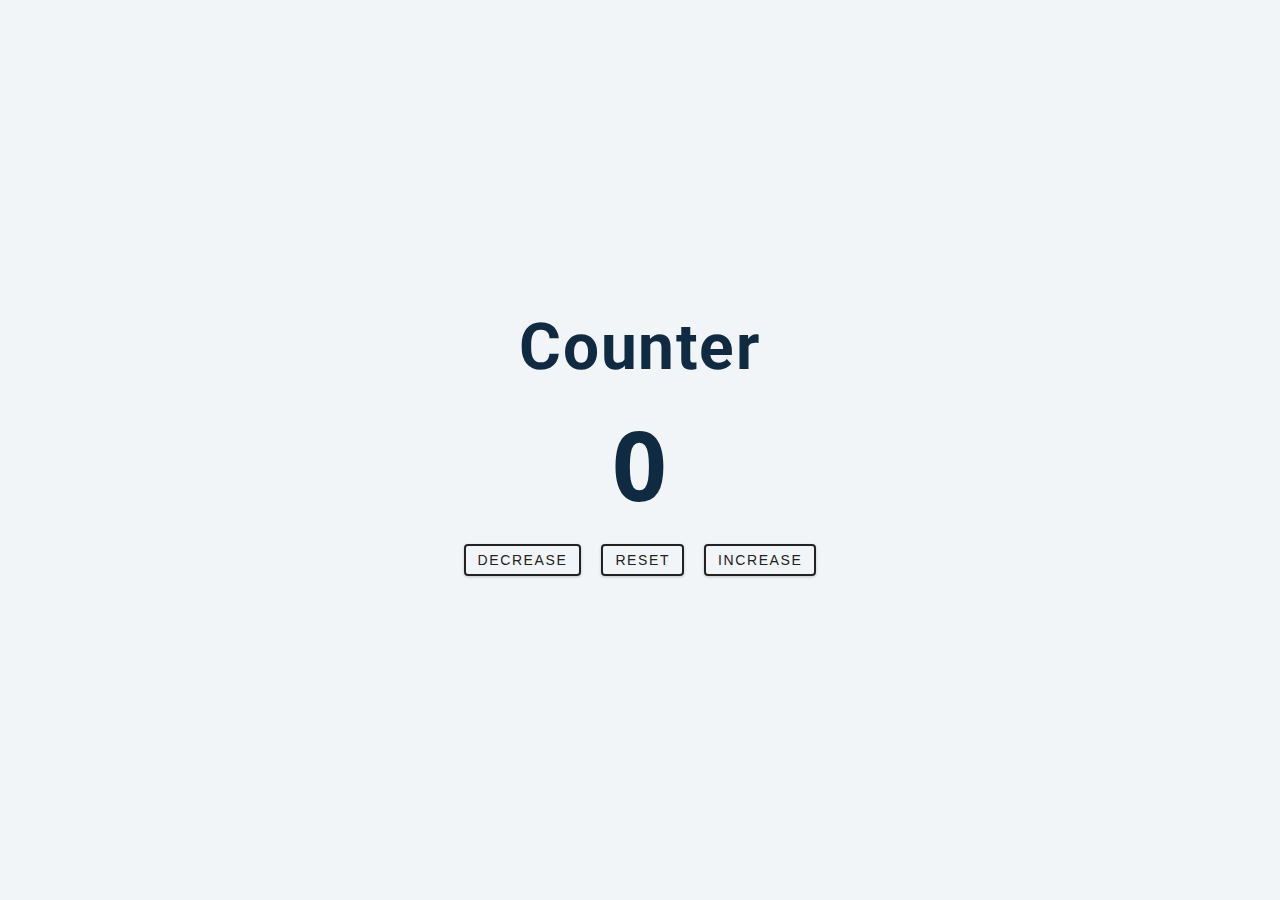
==== commit 2c14629b: "counter repeat" ====
--- a/index.html
+++ b/index.html
@@ -2,119 +2,23 @@
 <html lang="en">
   <head>
     <meta charset="UTF-8" />
+    <meta http-equiv="X-UA-Compatible" content="IE=edge" />
     <meta name="viewport" content="width=device-width, initial-scale=1.0" />
-    <!-- font-awesome -->
-    <link
-      rel="stylesheet"
-      href="https://cdnjs.cloudflare.com/ajax/libs/font-awesome/5.14.0/css/all.min.css"
-    />
-
-    <!-- styles css -->
-    <link rel="stylesheet" href="styles.css" />
-    <title>Home | Comfy</title>
+    <title>practice</title>
+    <link rel="stylesheet" href="./styles.css" />
   </head>
   <body>
-    <!-- navbar -->
-    <nav class="navbar">
-      <div class="nav-center">
-        <!-- links -->
-        <div>
-          <button class="toggle-nav">
-            <i class="fas fa-bars"></i>
-          </button>
-          <ul class="nav-links">
-            <li>
-              <a href="index.html" class="nav-link">Home</a>
-            </li>
-            <li>
-              <a href="products.html" class="nav-link">products</a>
-            </li>
-            <li>
-              <a href="about.html" class="nav-link">about</a>
-            </li>
-          </ul>
-        </div>
-        <!-- logo -->
-        <img src="./images/logo-white.svg" class="nav-logo" alt="logo" />
-        <!-- cart icon -->
-        <div class="toggle-container">
-          <button class="toggle-cart">
-            <i class="fas fa-shopping-cart"></i>
-          </button>
-          <span class="cart-item-count">1</span>
+    <main>
+      <div class="container">
+        <h1>counter</h1>
+        <span id="value">0</span>
+        <div class="button-container">
+          <button class="btn decrease">decrease</button>
+          <button class="btn reset">reset</button>
+          <button class="btn increase">increase</button>
         </div>
       </div>
-    </nav>
-    <!-- hero -->
-    <section class="hero">
-      <div class="hero-container">
-        <h1 class="text-slanted">rest, relax, unwind</h1>
-        <h3>embrace your choices - we do</h3>
-        <a href="products.html" class="hero-btn">show now</a>
-      </div>
-    </section>
-    <!-- sidebar -->
-    <div class="sidebar-overlay">
-      <aside class="sidebar">
-        <!-- close -->
-        <button class="sidebar-close">
-          <i class="fas fa-times"></i>
-        </button>
-        <!-- links -->
-        <ul class="sidebar-links">
-          <li>
-            <a href="index.html" class="sidebar-link">
-              <i class="fas fa-home fa-fw"></i>home
-            </a>
-          </li>
-          <li>
-            <a href="products.html" class="sidebar-link">
-              <i class="fas fa-couch fa-fw"></i>products
-            </a>
-          </li>
-          <li>
-            <a href="about.html" class="sidebar-link">
-              <i class="fas fa-couch fa-fw"></i>about
-            </a>
-          </li>
-        </ul>
-      </aside>
-    </div>
-    <!-- cart -->
-    <div class="cart-overlay">
-      <aside class="cart">
-        <button class="cart-close">
-          <i class="fas fa-times"></i>
-        </button>
-        <header>
-          <h3 class="text-slanted">your bag</h3>
-        </header>
-        <!-- cart items -->
-        <div class="cart-items">
-          <!-- single item -->
-          <article class="cart-item" data-id=""></article>
-          <!-- end of single item -->
-        </div>
-        <!-- footer -->
-        <footer>
-          <h3 class="cart-total text-slanted">total: $12.99</h3>
-          <button class="cart-checkout btn">checkout</button>
-        </footer>
-      </aside>
-    </div>
-    <!-- featured products -->
-    <section class="section featured">
-      <div class="title">
-        <h2><span>/</span> feature</h2>
-      </div>
-      <div class="featured-center section-center">
-        <h2 class="section-loadig">loading...</h2>
-        <!-- single product -->
-
-        <!-- end of single product -->
-      </div>
-      <a href="products.html" class="btn">all products</a>
-    </section>
-    <script type="module" src="index.js"></script>
+    </main>
+    <script src="app.js"></script>
   </body>
 </html>
--- a/styles.css
+++ b/styles.css
@@ -1,4 +1,10 @@
-@import url('https://fonts.googleapis.com/css2?family=Kaushan+Script&display=swap');
+/*
+=============== 
+Fonts
+===============
+*/
+@import url("https://fonts.googleapis.com/css?family=Open+Sans|Roboto:400,700&display=swap");
+
 /*
 =============== 
 Variables
@@ -7,20 +13,20 @@
 
 :root {
   /* dark shades of primary color*/
-  --clr-primary-1: hsl(21, 91%, 17%);
-  --clr-primary-2: hsl(21, 84%, 25%);
-  --clr-primary-3: hsl(21, 81%, 29%);
-  --clr-primary-4: hsl(21, 77%, 34%);
+  --clr-primary-1: hsl(205, 86%, 17%);
+  --clr-primary-2: hsl(205, 77%, 27%);
+  --clr-primary-3: hsl(205, 72%, 37%);
+  --clr-primary-4: hsl(205, 63%, 48%);
   /* primary/main color */
-  --clr-primary-5: hsl(21, 62%, 45%);
+  --clr-primary-5: hsl(205, 78%, 60%);
   /* lighter shades of primary color */
-  --clr-primary-6: hsl(21, 57%, 50%);
-  --clr-primary-7: hsl(21, 65%, 59%);
-  --clr-primary-8: hsl(21, 80%, 74%);
-  --clr-primary-9: hsl(21, 94%, 87%);
-  --clr-primary-10: hsl(21, 100%, 94%);
+  --clr-primary-6: hsl(205, 89%, 70%);
+  --clr-primary-7: hsl(205, 90%, 76%);
+  --clr-primary-8: hsl(205, 86%, 81%);
+  --clr-primary-9: hsl(205, 90%, 88%);
+  --clr-primary-10: hsl(205, 100%, 96%);
   /* darkest grey - used for headings */
-  --clr-grey-1: #102a42;
+  --clr-grey-1: hsl(209, 61%, 16%);
   --clr-grey-2: hsl(211, 39%, 23%);
   --clr-grey-3: hsl(209, 34%, 30%);
   --clr-grey-4: hsl(209, 28%, 39%);
@@ -37,7 +43,8 @@
   --clr-green-dark: hsl(125, 67%, 44%);
   --clr-green-light: hsl(125, 71%, 66%);
   --clr-black: #222;
-
+  --ff-primary: "Roboto", sans-serif;
+  --ff-secondary: "Open Sans", sans-serif;
   --transition: all 0.3s linear;
   --spacing: 0.1rem;
   --radius: 0.25rem;
@@ -60,9 +67,8 @@
   box-sizing: border-box;
 }
 body {
-  font-family: -apple-system, BlinkMacSystemFont, 'Segoe UI', Roboto, Oxygen,
-    Ubuntu, Cantarell, 'Open Sans', 'Helvetica Neue', sans-serif;
-  background: var(--clr-white);
+  font-family: var(--ff-secondary);
+  background: var(--clr-grey-10);
   color: var(--clr-grey-1);
   line-height: 1.5;
   font-size: 0.875rem;
@@ -81,7 +87,7 @@
   text-transform: capitalize;
   line-height: 1.25;
   margin-bottom: 0.75rem;
-  font-weight: 400;
+  font-family: var(--ff-primary);
 }
 h1 {
   font-size: 3rem;
@@ -122,656 +128,63 @@
     line-height: 1;
   }
 }
-.img {
-  width: 100%;
-  display: block;
-}
-.text-slanted {
-  font-family: 'Kaushan Script', cursive;
-}
-.section-center {
-  width: 90vw;
-  max-width: var(--max-width);
-  margin: 0 auto;
-}
+/*  global classes */
+
+/* section */
 .section {
   padding: 5rem 0;
 }
-.btn {
-  background: var(--clr-primary-5);
-  color: var(--clr-white);
-  border-radius: var(--radius);
-  padding: 0.375rem 0.75rem;
-  text-transform: uppercase;
-  letter-spacing: var(--spacing);
-  display: inline-block;
-  transition: var(--transition);
-  border-color: transparent;
-  cursor: pointer;
+
+.section-center {
+  width: 90vw;
+  margin: 0 auto;
+  max-width: 1170px;
 }
-.btn:hover {
-  background: var(--clr-primary-7);
-  color: var(--clr-black);
+@media screen and (min-width: 992px) {
+  .section-center {
+    width: 95vw;
+  }
 }
-.section-loading {
-  text-align: center;
-  position: absolute;
-  top: 2rem;
-  left: 50%;
-  transform: translate(-50%, -50%);
-  text-align: center;
-}
-.page-loading {
-  position: fixed;
-  top: 0;
-  left: 0;
-  width: 100%;
-  height: 100%;
-  background: var(--clr-grey-10);
-  display: flex;
-  align-items: center;
-  justify-content: center;
-}
-/*
-=============== 
-Navbar
-===============
-*/
-
-.navbar {
-  height: 6rem;
-  background: transparent;
-  display: flex;
-  align-items: center;
-  justify-content: center;
-}
-
-.nav-center {
-  width: 90vw;
-  max-width: var(--max-width);
-  display: flex;
-  justify-content: space-between;
-  align-items: center;
-}
-.nav-links {
-  display: none;
-}
-.toggle-nav {
-  background: var(--clr-primary-5);
-  border-color: transparent;
-  color: var(--clr-white);
-  width: 3.75rem;
-  height: 2.25rem;
-  display: flex;
-  align-items: center;
-  justify-content: center;
-  font-size: 1.5rem;
-  border-radius: 2rem;
-  cursor: pointer;
-  transition: var(--transition);
-}
-.toggle-nav:hover {
-  background: var(--clr-primary-3);
-}
-.toggle-container {
-  position: relative;
-  margin-top: 0.75rem;
-}
-.toggle-cart {
-  background: transparent;
-  border-color: transparent;
-  font-size: 1.6rem;
-  color: var(--clr-white);
-  cursor: pointer;
-}
-.cart-item-count {
-  position: absolute;
-  top: -0.85rem;
-  right: -0.85rem;
-  background: var(--clr-primary-5);
-  width: 1.75rem;
-  height: 1.75rem;
+main {
+  min-height: 100vh;
   display: grid;
   place-items: center;
-  border-radius: 50%;
-  color: var(--clr-white);
-  font-weight: bold;
-  font-size: 1rem;
-}
-@media screen and (min-width: 800px) {
-  .nav-center {
-    position: relative;
-  }
-  .nav-logo {
-    position: absolute;
-    top: 50%;
-    left: 65%;
-    transform: translate(-50%, -50%);
-  }
-  .toggle-nav {
-    display: none;
-  }
-  .nav-links {
-    display: flex;
-    font-size: 1.5rem;
-    text-transform: capitalize;
-  }
-  .nav-link {
-    color: var(--clr-white);
-    margin-right: 3rem;
-    letter-spacing: var(--spacing);
-    transition: var(--transition);
-    font-size: 1.25rem;
-  }
-  .nav-link:hover {
-    color: var(--clr-primary-5);
-  }
-}
-@media screen and (min-width: 992px) {
-  .nav-logo {
-    left: 50%;
-  }
-}
-/* page navbar */
-.page .nav-link {
-  color: var(--clr-grey-1);
-}
-.page .nav-link:hover {
-  color: var(--clr-primary-5);
-}
-.page .toggle-cart {
-  color: var(--clr-grey-1);
-}
-/*
-=============== 
-Hero
-===============
-*/
-.hero {
-  min-height: 100vh;
-  margin-top: -6rem;
-  background: linear-gradient(rgba(0, 0, 0, 0.5), rgba(0, 0, 0, 0.5)),
-    url(./images/main-bcg.jpeg) center/cover;
-  display: grid;
-  place-items: center;
-  color: var(--clr-white);
-}
-.hero-container {
-  width: 90vw;
-  max-width: var(--max-width);
-}
-.hero h1 {
-  font-weight: 700;
-}
-.hero h3 {
-  text-transform: none;
-  font-size: 1.5rem;
-}
-.hero-btn {
-  color: var(--clr-white);
-  background: transparent;
-  border: 1px solid var(--clr-white);
-  padding: 0.5rem 0.75rem;
-  display: inline-block;
-  margin-top: 0.75rem;
-  text-transform: uppercase;
-  letter-spacing: var(--spacing);
-  border-radius: var(--radius);
-  transition: var(--transition);
-}
-.hero-btn:hover {
-  background: var(--clr-white);
-  color: var(--clr-primary-5);
-}
-
-@media screen and (min-width: 800px) {
-  .hero h3 {
-    font-size: 1.5rem;
-    margin: 1rem 0;
-  }
-}
-
-@media screen and (min-width: 992px) {
-  .hero h1 {
-    font-size: 5.25rem;
-    letter-spacing: 5px;
-  }
-  .hero h3 {
-    font-size: 2.75rem;
-    margin: 1.5rem 0;
-  }
 }
 
 /*
 =============== 
-Sidebar
-===============
-*/
-.sidebar-overlay {
-  position: fixed;
-  top: 0;
-  left: 0;
-  width: 100%;
-  height: 100%;
-  display: grid;
-  place-items: center;
-  z-index: -1;
-  transition: var(--transition);
-  opacity: 0;
-  background: rgba(0, 0, 0, 0.5);
-}
-.sidebar-overlay.show {
-  opacity: 1;
-  z-index: 100;
-}
-.sidebar {
-  width: 90vw;
-  height: 95vh;
-  max-width: var(--fixed-width);
-  background: var(--clr-white);
-  border-radius: var(--radius);
-  box-shadow: var(--dark-shadow);
-  position: relative;
-  padding: 4rem;
-  transform: scale(0);
-}
-.show .sidebar {
-  transform: scale(1);
-}
-.sidebar-close {
-  font-size: 2rem;
-  background: transparent;
-  border-color: transparent;
-  color: var(--clr-grey-5);
-  position: absolute;
-  top: 1rem;
-  right: 1rem;
-  cursor: pointer;
-}
-.sidebar-link {
-  font-size: 1.5rem;
-  text-transform: capitalize;
-  color: var(--clr-grey-1);
-}
-.sidebar-link i {
-  color: var(--clr-grey-5);
-  margin-right: 1rem;
-  margin-bottom: 1rem;
-}
-@media screen and (min-width: 800px) {
-  .sidebar-overlay {
-    display: none;
-  }
-}
-/*
-=============== 
-Cart
-===============
-*/
-.cart-overlay {
-  position: fixed;
-  top: 0;
-  left: 0;
-  width: 100%;
-  height: 100%;
-  background: rgba(0, 0, 0, 0.5);
-  transition: var(--transition);
-  opacity: 0;
-  z-index: -1;
-}
-.cart-overlay.show {
-  opacity: 1;
-  z-index: 100;
-}
-.cart {
-  position: fixed;
-  top: 0;
-  right: 0;
-  width: 100%;
-  height: 100%;
-  max-width: 400px;
-  background: var(--clr-grey-10);
-  padding: 3rem 1rem 0 1rem;
-  display: grid;
-  grid-template-rows: auto 1fr auto;
-  transition: var(--transition);
-  transform: translateX(100%);
-  overflow: scroll;
-}
-.show .cart {
-  transform: translateX(0);
-}
-.cart-close {
-  font-size: 2rem;
-  background: transparent;
-  border-color: transparent;
-  color: var(--clr-grey-5);
-  position: absolute;
-  top: 0.5rem;
-  left: 1rem;
-  cursor: pointer;
-}
-.cart header {
-  text-align: center;
-}
-.cart header h3 {
-  font-weight: 500;
-}
-.cart-total {
-  text-align: center;
-  margin-bottom: 2rem;
-  font-weight: 500;
-}
-.cart-checkout {
-  display: block;
-  width: 75%;
-  margin: 0 auto;
-  margin-bottom: 3rem;
-}
-/* cart item */
-.cart-item {
-  margin: 1rem 0;
-  display: grid;
-  grid-template-columns: auto 1fr auto;
-
-  column-gap: 1.5rem;
-  align-items: center;
-}
-.cart-item-img {
-  width: 75px;
-  height: 50px;
-  object-fit: cover;
-  border-radius: var(--radius);
-}
-.cart-item-name {
-  margin-bottom: 0.15rem;
-}
-.cart-item-price {
-  margin-bottom: 0;
-  font-size: 0.75rem;
-  color: var(--clr-grey-3);
-}
-.cart-item-remove-btn {
-  background: transparent;
-  border-color: transparent;
-  color: var(--clr-grey-5);
-  letter-spacing: var(--spacing);
-  cursor: pointer;
-}
-.cart-item-amount {
-  margin-bottom: 0;
-  text-align: center;
-  color: var(--clr-grey-3);
-  line-height: 1;
-}
-.cart-item-increase-btn,
-.cart-item-decrease-btn {
-  background: transparent;
-  border-color: transparent;
-  color: var(--clr-primary-5);
-  cursor: pointer;
-  font-size: 0.85rem;
-  padding: 0.25rem;
-}
-/*
-=============== 
-Title
+Counter
 ===============
 */
 
-.title h2 {
-  display: flex;
-  justify-content: center;
-  align-items: center;
-  font-weight: 500;
-}
-.title span {
-  color: var(--clr-primary-5);
-  font-size: 0.85em;
-  margin-right: 1rem;
-}
-/*
-=============== 
-product
-===============
-*/
-.product-img {
-  height: 15rem;
-  object-fit: cover;
-  border-radius: var(--radius);
-}
-.product-container {
-  position: relative;
-}
-.product-icons {
-  position: absolute;
-  top: 50%;
-  left: 50%;
-  transform: translate(-50%, -50%);
-  opacity: 0;
-  display: flex;
-  transition: var(--transition);
-}
-.product-icon {
-  width: 2.25rem;
-  height: 2.25rem;
-  background: var(--clr-primary-5);
-  color: var(--clr-white);
+main {
+  min-height: 100vh;
   display: grid;
   place-items: center;
-  border-radius: 50%;
-  transition: var(--transition);
-  cursor: pointer;
-  font-size: 1rem;
-  border-color: transparent;
-  margin: 0 0.5rem;
 }
-.product-icon:hover {
-  background: var(--clr-primary-7);
-}
-.product-container:hover .product-icons {
-  opacity: 1;
-}
-.product footer {
-  padding: 0.75rem 0;
+.container {
   text-align: center;
 }
-.product-name {
-  margin-bottom: 0.25rem;
-  text-transform: capitalize;
+#value {
+  font-size: 6rem;
+  font-weight: bold;
+}
+.btn {
+  text-transform: uppercase;
+  background: transparent;
+  color: var(--clr-black);
+  padding: 0.375rem 0.75rem;
   letter-spacing: var(--spacing);
+  display: inline-block;
+  transition: var(--transition);
+  font-size: 0.875rem;
+  border: 2px solid var(--clr-black);
+  cursor: pointer;
+  box-shadow: 0 1px 3px rgba(0, 0, 0, 0.2);
+  border-radius: var(--radius);
+  margin: 0.5rem;
 }
-.product-price {
-  margin-bottom: 0;
-  color: var(--clr-grey-3);
-  font-weight: 700;
+.btn:hover {
+  color: var(--clr-white);
+  background: var(--clr-black);
 }
-
-.featured-center {
-  margin: 3rem auto 2rem auto;
-  display: grid;
-  gap: 1rem;
-  min-height: 6rem;
-  position: relative;
-}
-.featured .btn {
-  display: block;
-  width: 11rem;
-  margin: 0 auto;
-  text-align: center;
-}
-@media screen and (min-width: 992px) {
-  .featured-center {
-    display: grid;
-    grid-template-columns: 1fr 1fr;
-  }
-}
-@media screen and (min-width: 1200px) {
-  .featured-center {
-    display: grid;
-    grid-template-columns: 1fr 1fr 1fr;
-  }
-  .product .img {
-    height: 13rem;
-  }
-}
-/*
-=============== 
-About Page
-===============
-*/
-.about-text {
-  line-height: 2;
-  max-width: 45em;
-  margin: 0 auto;
-  margin-top: 2rem;
-}
-
-/*
-=============== 
-Products Page
-===============
-*/
-.products {
-  width: 90vw;
-  display: grid;
-  grid-gap: 1rem;
-  margin: 4rem auto;
-  max-width: var(--max-width);
-  position: relative;
-}
-.filters-container {
-  position: sticky;
-  top: 1rem;
-}
-.filters h4 {
-  font-weight: 500;
-  margin: 1.5rem 0 0.5rem;
-}
-
-.search-input {
-  padding: 0.5rem;
-  background: var(--clr-grey-10);
-  border-radius: var(--radius);
-  border-color: transparent;
-  letter-spacing: var(--spacing);
-}
-.search-input::placeholder {
-  text-transform: capitalize;
-}
-.company-btn {
-  display: block;
-  margin: 0.25em 0;
-  padding: 0.25rem;
-  text-transform: capitalize;
-  background: transparent;
-  border-color: transparent;
-  letter-spacing: var(--spacing);
-  color: var(--clr-grey-5);
-  cursor: pointer;
-  transition: var(--transition);
-}
-.company-btn:hover {
-  color: var(--clr-grey-3);
-}
-.price-filter {
-  background: var(--clr-grey-5) !important;
-  color: var(--clr-grey-5);
-}
-@media screen and (min-width: 768px) {
-  .products {
-    grid-template-columns: 200px 1fr;
-  }
-  .categories {
-    position: sticky;
-    top: 1rem;
-  }
-}
-@media screen and (min-width: 992px) {
-  .products-container {
-    display: grid;
-    grid-template-columns: repeat(2, 1fr);
-    gap: 1rem;
-  }
-  .products-container .product-img {
-    height: 10rem;
-  }
-  .products-container .product-name {
-    font-size: 0.85rem;
-  }
-  .products-container .product-price {
-    font-size: 0.85rem;
-  }
-}
-@media screen and (min-width: 1170px) {
-  .products-container {
-    grid-template-columns: repeat(3, 1fr);
-  }
-}
-.filter-error {
-  position: absolute;
-  top: 5rem;
-  left: 0;
-  width: 100%;
-  text-align: center;
-  margin-top: 4rem;
-}
-/*
-=============== 
-Single Product Page
-===============
-*/
-.page-hero {
-  min-height: 20vh;
-  display: grid;
-  place-items: center;
-  background: var(--clr-grey-10);
-  color: var(--clr-grey-5);
-}
-.page-hero-title {
-  font-weight: 500;
-}
-.single-product {
-  padding: 2rem 0;
-}
-.single-product-center {
-  margin: 2rem auto;
-  display: grid;
-  gap: 1rem 2rem;
-}
-.single-product-img {
-  height: 25rem;
-  border-radius: var(--radius);
-  object-fit: cover;
-}
-.single-product-company {
-  font-size: 1.2rem;
-  color: var(--clr-grey-8);
-  text-transform: uppercase;
-  letter-spacing: var(--spacing);
-  margin-bottom: 1.25rem;
-}
-.single-product-price {
-  color: var(--clr-grey-3);
-  font-size: 1.25rem;
-  font-weight: 500;
-}
-
-.product-color {
-  display: inline-block;
-  width: 1rem;
-  height: 1rem;
-  border-radius: 50%;
-  background: #222;
-  margin: 0.5rem 0.5rem 1.5rem 0;
-}
-
-.single-product-desc {
-  max-width: 25em;
-  line-height: 1.8;
-}
-@media screen and (min-width: 992px) {
-  .single-product-center {
-    grid-template-columns: 1fr 1fr;
-  }
-}
